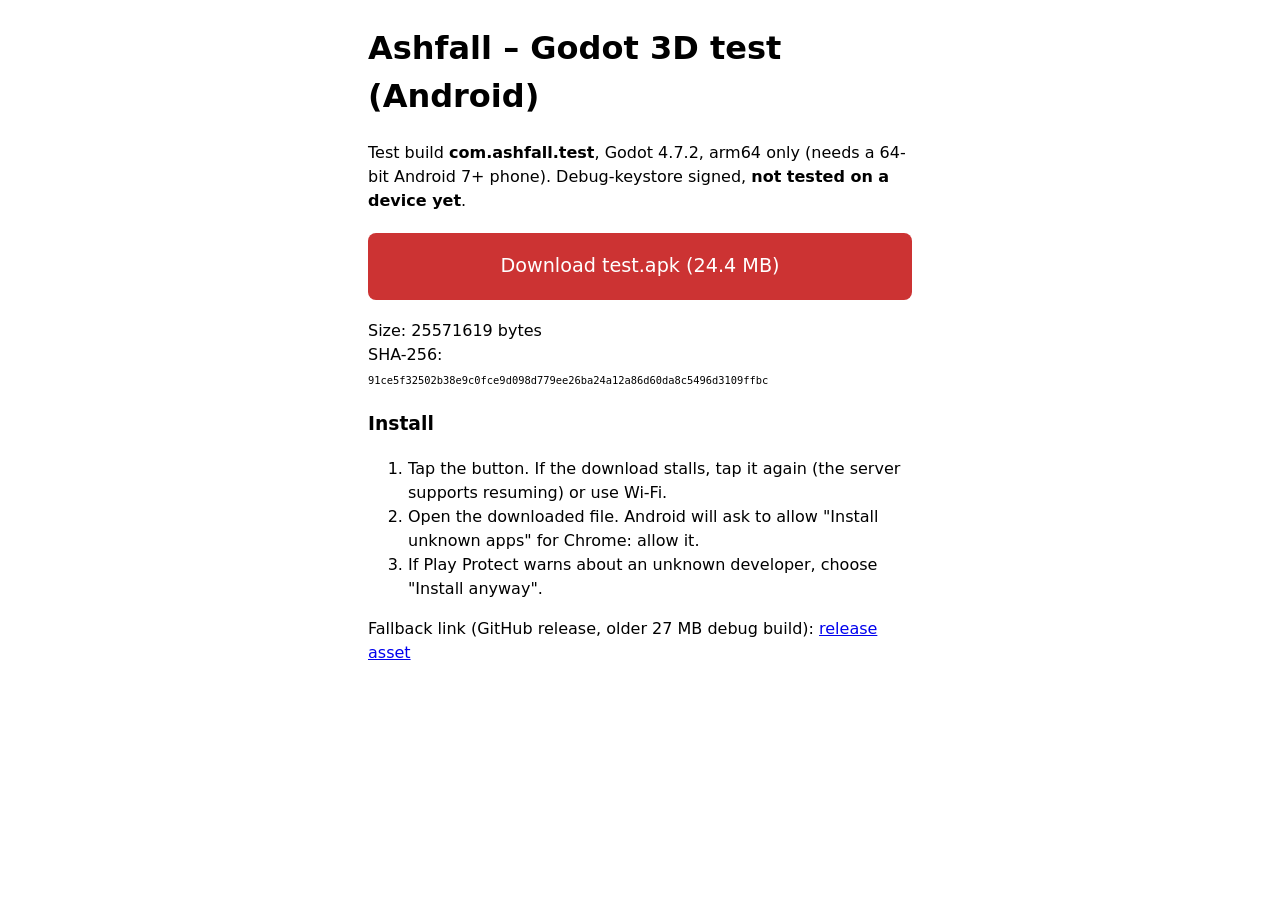
==== apk/index.html @ 70418326 "Add apk/ download page and Godot test APK (release template, debug keystore)" ====
<!doctype html><html lang="en"><head><meta charset="utf-8"><meta name="viewport" content="width=device-width,initial-scale=1"><title>Ashfall Godot test APK</title>
<style>body{font-family:system-ui,sans-serif;max-width:34em;margin:1.5em auto;padding:0 1em;line-height:1.5}a.btn{display:block;background:#c33;color:#fff;text-align:center;padding:1em;border-radius:8px;text-decoration:none;font-size:1.2em;margin:1em 0}code{word-break:break-all;font-size:.8em}</style></head><body>
<h1>Ashfall – Godot 3D test (Android)</h1>
<p>Test build <b>com.ashfall.test</b>, Godot 4.7.2, arm64 only (needs a 64-bit Android 7+ phone). Debug-keystore signed, <b>not tested on a device yet</b>.</p>
<a class="btn" href="test.apk" download>Download test.apk (24.4 MB)</a>
<p>Size: 25571619 bytes<br>SHA-256:<br><code>91ce5f32502b38e9c0fce9d098d779ee26ba24a12a86d60da8c5496d3109ffbc</code></p>
<h3>Install</h3>
<ol><li>Tap the button. If the download stalls, tap it again (the server supports resuming) or use Wi-Fi.</li>
<li>Open the downloaded file. Android will ask to allow "Install unknown apps" for Chrome: allow it.</li>
<li>If Play Protect warns about an unknown developer, choose "Install anyway".</li></ol>
<p>Fallback link (GitHub release, older 27 MB debug build): <a href="https://github.com/TM-fez/postapoc3-play/releases/download/godot-test/test.apk">release asset</a></p>
</body></html>
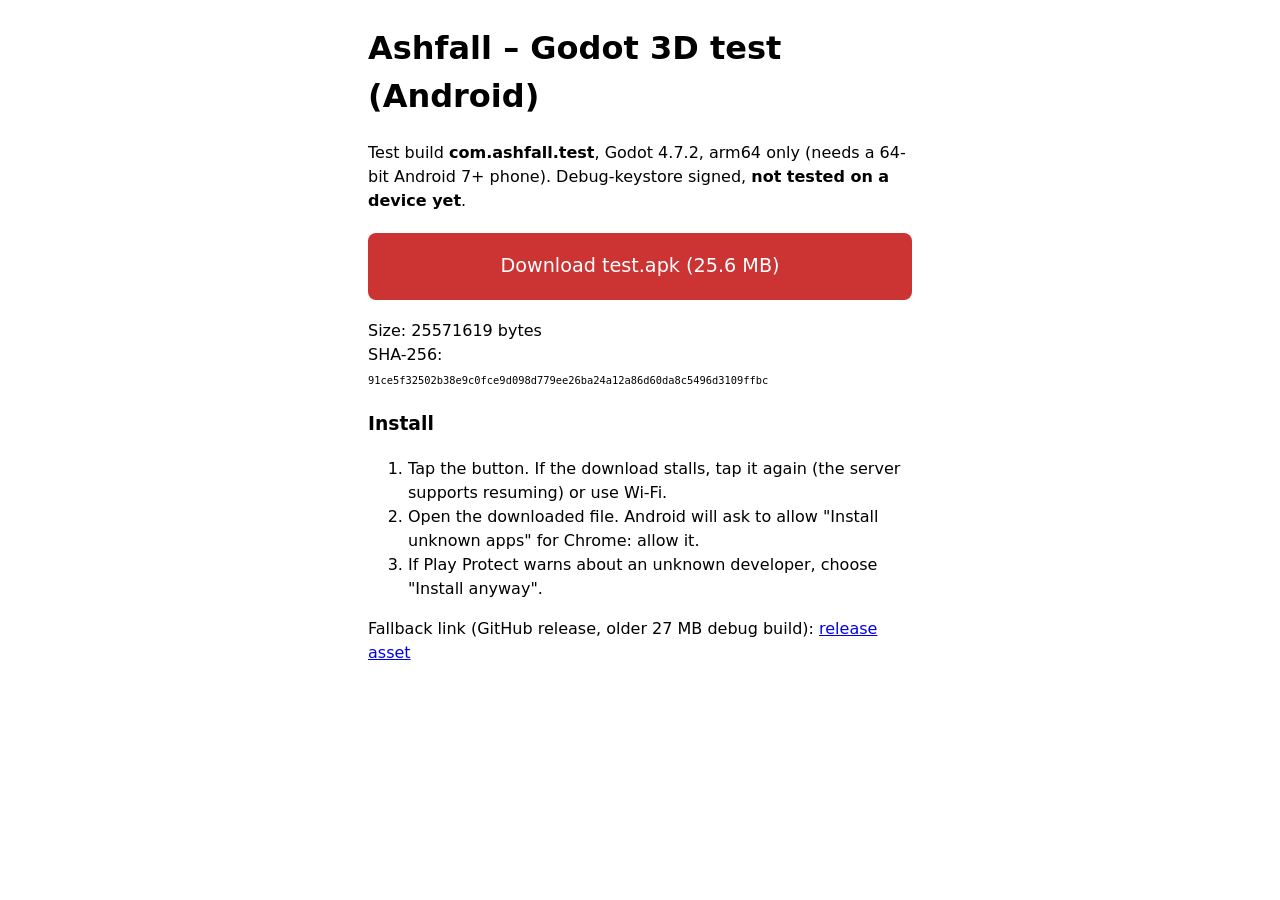
==== commit 5ec6ff38: "apk page: show size in MB" ====
--- a/apk/index.html
+++ b/apk/index.html
@@ -2,7 +2,7 @@
 <style>body{font-family:system-ui,sans-serif;max-width:34em;margin:1.5em auto;padding:0 1em;line-height:1.5}a.btn{display:block;background:#c33;color:#fff;text-align:center;padding:1em;border-radius:8px;text-decoration:none;font-size:1.2em;margin:1em 0}code{word-break:break-all;font-size:.8em}</style></head><body>
 <h1>Ashfall – Godot 3D test (Android)</h1>
 <p>Test build <b>com.ashfall.test</b>, Godot 4.7.2, arm64 only (needs a 64-bit Android 7+ phone). Debug-keystore signed, <b>not tested on a device yet</b>.</p>
-<a class="btn" href="test.apk" download>Download test.apk (24.4 MB)</a>
+<a class="btn" href="test.apk" download>Download test.apk (25.6 MB)</a>
 <p>Size: 25571619 bytes<br>SHA-256:<br><code>91ce5f32502b38e9c0fce9d098d779ee26ba24a12a86d60da8c5496d3109ffbc</code></p>
 <h3>Install</h3>
 <ol><li>Tap the button. If the download stalls, tap it again (the server supports resuming) or use Wi-Fi.</li>
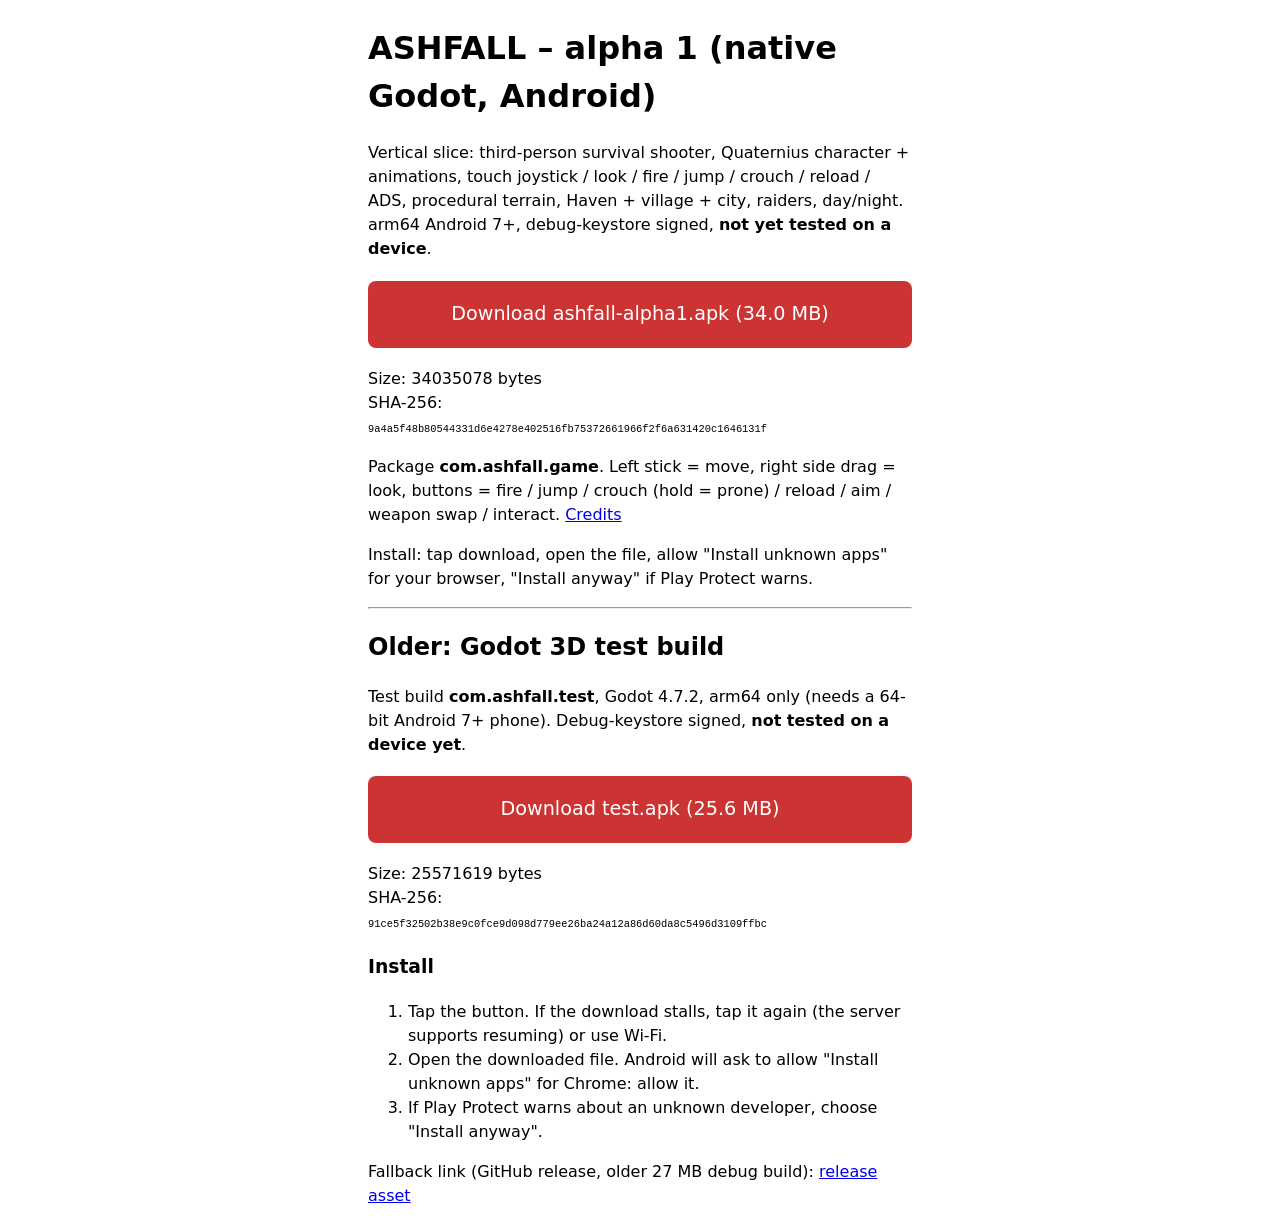
==== commit 3f38b498: "ASHFALL alpha1 APK" ====
--- a/apk/index.html
+++ b/apk/index.html
@@ -1,6 +1,13 @@
-<!doctype html><html lang="en"><head><meta charset="utf-8"><meta name="viewport" content="width=device-width,initial-scale=1"><title>Ashfall Godot test APK</title>
+<!doctype html><html lang="en"><head><meta charset="utf-8"><meta name="viewport" content="width=device-width,initial-scale=1"><title>ASHFALL alpha APKs</title>
 <style>body{font-family:system-ui,sans-serif;max-width:34em;margin:1.5em auto;padding:0 1em;line-height:1.5}a.btn{display:block;background:#c33;color:#fff;text-align:center;padding:1em;border-radius:8px;text-decoration:none;font-size:1.2em;margin:1em 0}code{word-break:break-all;font-size:.8em}</style></head><body>
-<h1>Ashfall – Godot 3D test (Android)</h1>
+<h1>ASHFALL – alpha 1 (native Godot, Android)</h1>
+<p>Vertical slice: third-person survival shooter, Quaternius character + animations, touch joystick / look / fire / jump / crouch / reload / ADS, procedural terrain, Haven + village + city, raiders, day/night. arm64 Android 7+, debug-keystore signed, <b>not yet tested on a device</b>.</p>
+<a class="btn" href="ashfall-alpha1.apk" download>Download ashfall-alpha1.apk (34.0 MB)</a>
+<p>Size: 34035078 bytes<br>SHA-256:<br><code>9a4a5f48b80544331d6e4278e402516fb75372661966f2f6a631420c1646131f</code></p>
+<p>Package <b>com.ashfall.game</b>. Left stick = move, right side drag = look, buttons = fire / jump / crouch (hold = prone) / reload / aim / weapon swap / interact. <a href="ASHFALL-CREDITS.txt">Credits</a></p>
+<p>Install: tap download, open the file, allow "Install unknown apps" for your browser, "Install anyway" if Play Protect warns.</p>
+<hr>
+<h2>Older: Godot 3D test build</h2>
 <p>Test build <b>com.ashfall.test</b>, Godot 4.7.2, arm64 only (needs a 64-bit Android 7+ phone). Debug-keystore signed, <b>not tested on a device yet</b>.</p>
 <a class="btn" href="test.apk" download>Download test.apk (25.6 MB)</a>
 <p>Size: 25571619 bytes<br>SHA-256:<br><code>91ce5f32502b38e9c0fce9d098d779ee26ba24a12a86d60da8c5496d3109ffbc</code></p>
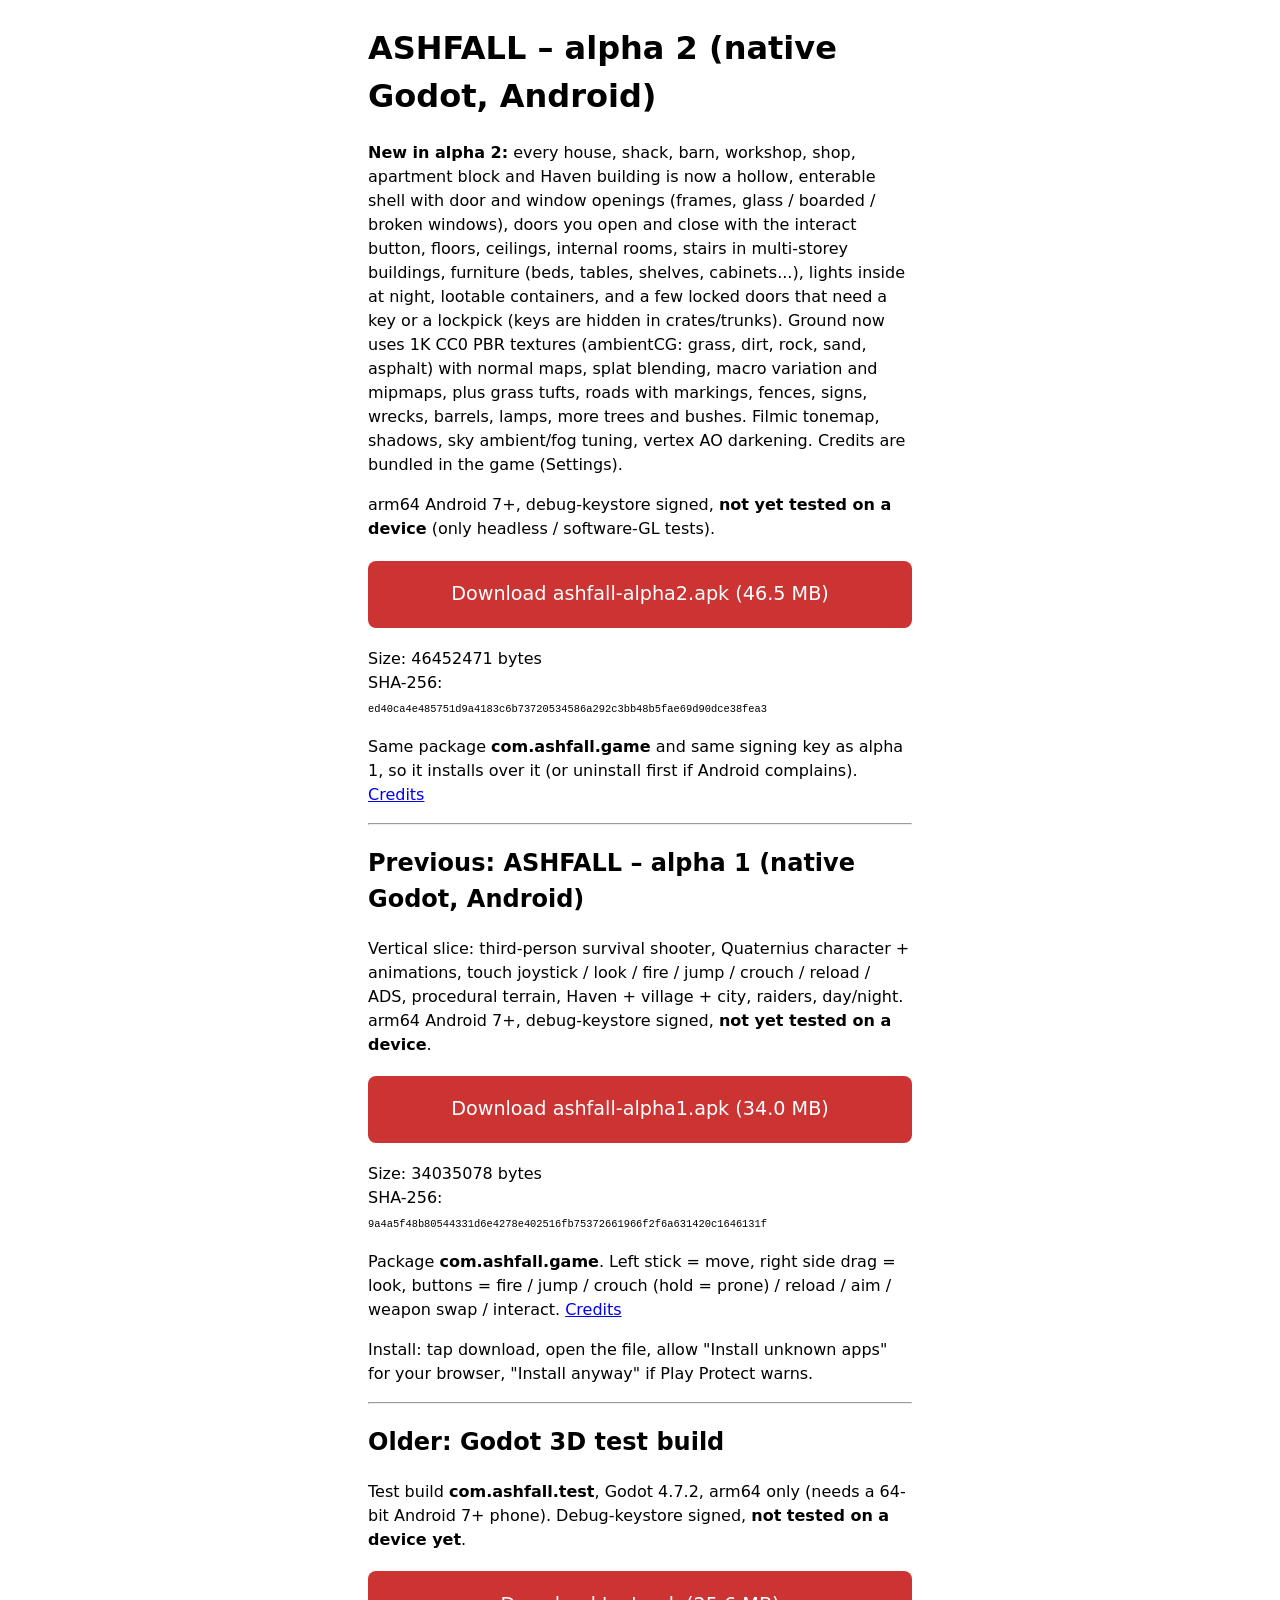
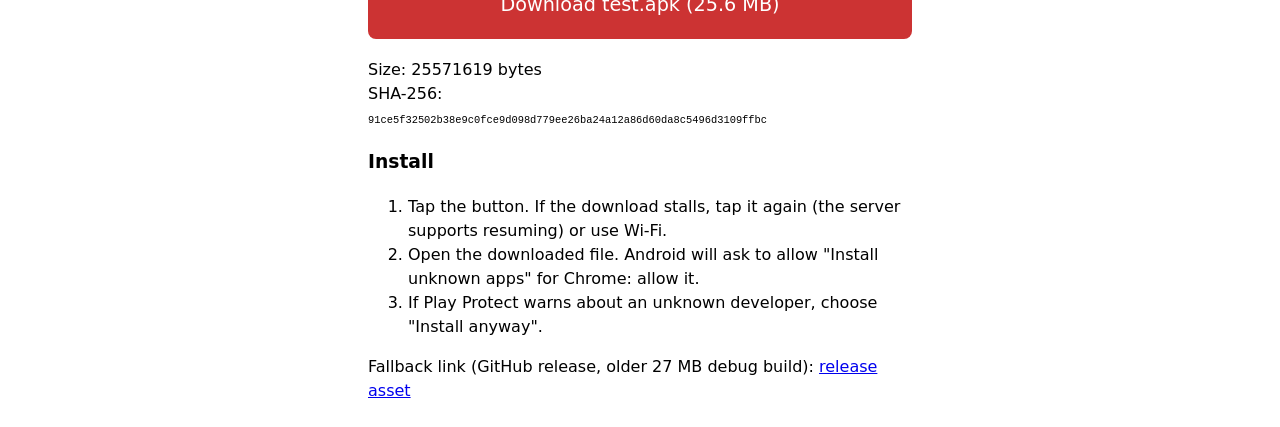
==== commit b89321ed: "ASHFALL alpha2 APK + page" ====
--- a/apk/index.html
+++ b/apk/index.html
@@ -1,6 +1,13 @@
 <!doctype html><html lang="en"><head><meta charset="utf-8"><meta name="viewport" content="width=device-width,initial-scale=1"><title>ASHFALL alpha APKs</title>
 <style>body{font-family:system-ui,sans-serif;max-width:34em;margin:1.5em auto;padding:0 1em;line-height:1.5}a.btn{display:block;background:#c33;color:#fff;text-align:center;padding:1em;border-radius:8px;text-decoration:none;font-size:1.2em;margin:1em 0}code{word-break:break-all;font-size:.8em}</style></head><body>
-<h1>ASHFALL – alpha 1 (native Godot, Android)</h1>
+<h1>ASHFALL – alpha 2 (native Godot, Android)</h1>
+<p><b>New in alpha 2:</b> every house, shack, barn, workshop, shop, apartment block and Haven building is now a hollow, enterable shell with door and window openings (frames, glass / boarded / broken windows), doors you open and close with the interact button, floors, ceilings, internal rooms, stairs in multi-storey buildings, furniture (beds, tables, shelves, cabinets...), lights inside at night, lootable containers, and a few locked doors that need a key or a lockpick (keys are hidden in crates/trunks). Ground now uses 1K CC0 PBR textures (ambientCG: grass, dirt, rock, sand, asphalt) with normal maps, splat blending, macro variation and mipmaps, plus grass tufts, roads with markings, fences, signs, wrecks, barrels, lamps, more trees and bushes. Filmic tonemap, shadows, sky ambient/fog tuning, vertex AO darkening. Credits are bundled in the game (Settings).</p>
+<p>arm64 Android 7+, debug-keystore signed, <b>not yet tested on a device</b> (only headless / software-GL tests).</p>
+<a class="btn" href="ashfall-alpha2.apk" download>Download ashfall-alpha2.apk (46.5 MB)</a>
+<p>Size: 46452471 bytes<br>SHA-256:<br><code>ed40ca4e485751d9a4183c6b73720534586a292c3bb48b5fae69d90dce38fea3</code></p>
+<p>Same package <b>com.ashfall.game</b> and same signing key as alpha 1, so it installs over it (or uninstall first if Android complains). <a href="ASHFALL-CREDITS.txt">Credits</a></p>
+<hr>
+<h2>Previous: ASHFALL – alpha 1 (native Godot, Android)</h2>
 <p>Vertical slice: third-person survival shooter, Quaternius character + animations, touch joystick / look / fire / jump / crouch / reload / ADS, procedural terrain, Haven + village + city, raiders, day/night. arm64 Android 7+, debug-keystore signed, <b>not yet tested on a device</b>.</p>
 <a class="btn" href="ashfall-alpha1.apk" download>Download ashfall-alpha1.apk (34.0 MB)</a>
 <p>Size: 34035078 bytes<br>SHA-256:<br><code>9a4a5f48b80544331d6e4278e402516fb75372661966f2f6a631420c1646131f</code></p>
